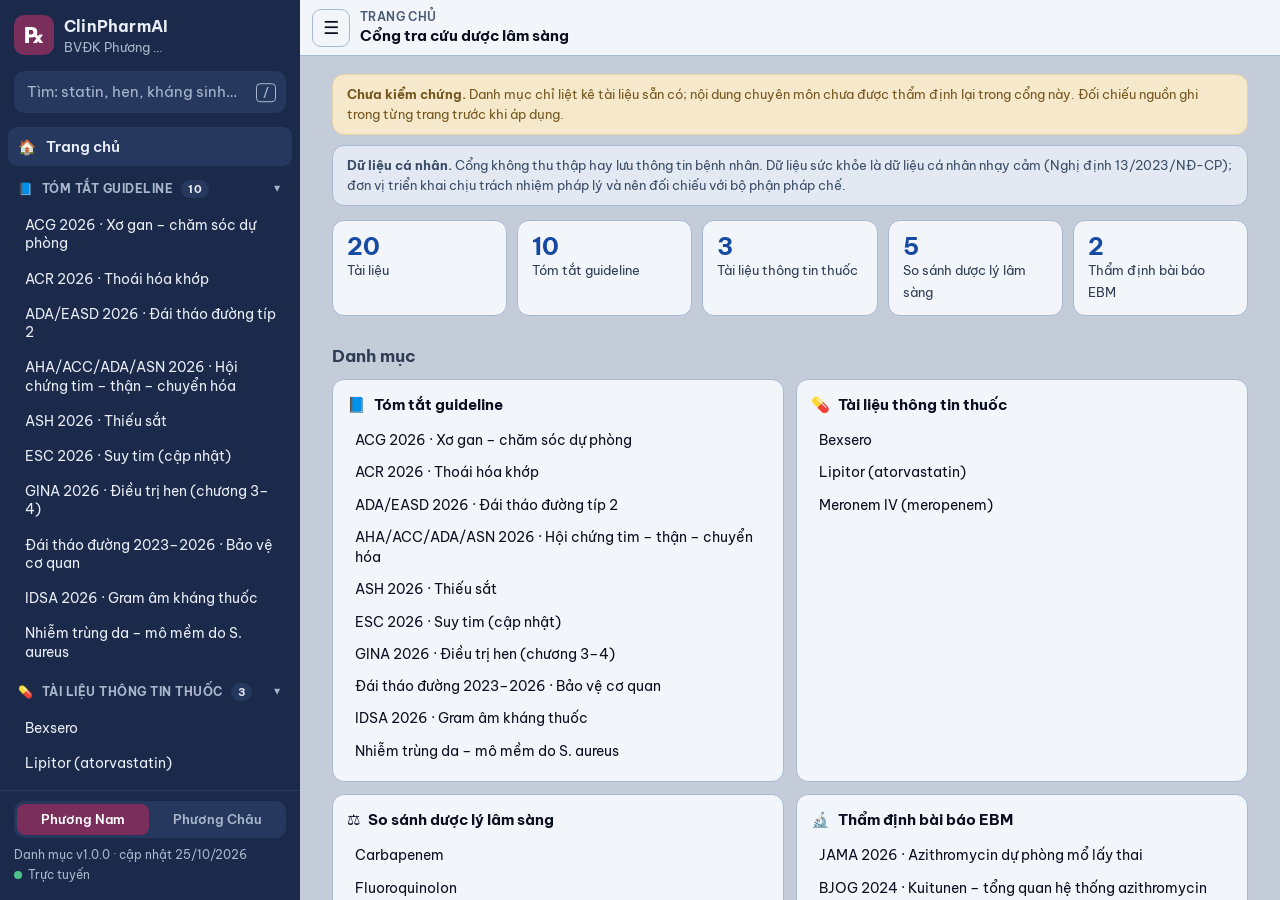
==== index.html @ 85cb18c2 "Khung cổng tra cứu: sidebar trái, tìm kiếm không dấu, định tuyến hash, khung xem tài liệu, theme đơn" ====
<!doctype html>
<html lang="vi" data-unit="phuong-nam">
<head>
<meta charset="utf-8">
<meta name="viewport" content="width=device-width, initial-scale=1, viewport-fit=cover">
<title>ClinPharmAI – Cổng tra cứu</title>
<meta name="description" content="Cổng tra cứu tài liệu dược lâm sàng: tóm tắt guideline, thông tin thuốc, so sánh dược lý, thẩm định EBM.">
<meta name="theme-color" content="#1b2a4a">
<link rel="manifest" href="manifest.webmanifest">
<link rel="icon" href="icons/icon.svg" type="image/svg+xml">
<link rel="apple-touch-icon" href="icons/icon-192.png">
<link rel="preconnect" href="https://fonts.googleapis.com">
<link rel="preconnect" href="https://fonts.gstatic.com" crossorigin>
<link href="https://fonts.googleapis.com/css2?family=Be+Vietnam+Pro:wght@400;500;600;700&display=swap" rel="stylesheet">
<link rel="stylesheet" href="css/base.css">
<link rel="stylesheet" href="css/theme.css">
</head>
<body>
<a class="skip" href="#main">Bỏ qua thanh điều hướng</a>
<div class="app">
  <aside class="sb" id="sidebar" aria-label="Thanh điều hướng">
    <div class="sb-head">
      <div class="brand">
        <span class="brand-mark" aria-hidden="true">℞</span>
        <span class="brand-text">
          <strong>ClinPharmAI</strong>
          <small id="unit-name">BVĐK Phương Nam</small>
        </span>
      </div>
      <button class="icon-btn sb-close" id="sb-close" type="button" aria-label="Đóng thanh điều hướng">✕</button>
    </div>

    <div class="sb-search">
      <label class="sr-only" for="q">Tìm tài liệu</label>
      <input id="q" type="search" placeholder="Tìm: statin, hen, kháng sinh…" autocomplete="off" spellcheck="false">
      <kbd class="kbd" aria-hidden="true">/</kbd>
    </div>

    <nav class="sb-nav" id="nav" aria-label="Danh mục tài liệu">
      <p class="sb-loading">Đang tải danh mục…</p>
    </nav>
    <p class="sb-empty" id="nav-empty" hidden>Không tìm thấy tài liệu phù hợp.</p>

    <div class="sb-foot">
      <div class="unit-switch" role="group" aria-label="Đơn vị">
        <button type="button" data-unit-btn="phuong-nam" aria-pressed="true">Phương Nam</button>
        <button type="button" data-unit-btn="phuong-chau" aria-pressed="false">Phương Châu</button>
      </div>
      <p class="meta" id="data-meta">—</p>
      <p class="meta"><span class="dot" id="net-dot" aria-hidden="true"></span><span id="net-text">Đang kiểm tra kết nối…</span></p>
    </div>
  </aside>
  <div class="scrim" id="scrim" hidden></div>

  <main class="main" id="main" tabindex="-1">
    <header class="topbar">
      <button class="icon-btn" id="menu-btn" type="button" aria-controls="sidebar" aria-expanded="true" aria-label="Ẩn/hiện thanh điều hướng">☰</button>
      <div class="crumb">
        <span class="crumb-cat" id="crumb-cat">Trang chủ</span>
        <h1 class="crumb-title" id="crumb-title">Cổng tra cứu dược lâm sàng</h1>
      </div>
      <div class="actions" id="page-actions" hidden>
        <button class="icon-btn" id="prev-btn" type="button" aria-label="Tài liệu trước" title="Tài liệu trước">‹</button>
        <button class="icon-btn" id="next-btn" type="button" aria-label="Tài liệu sau" title="Tài liệu sau">›</button>
        <button class="icon-btn" id="reload-btn" type="button" aria-label="Tải lại tài liệu" title="Tải lại">↻</button>
        <a class="icon-btn" id="open-btn" href="#" target="_blank" rel="noopener" aria-label="Mở trong thẻ mới" title="Mở trong thẻ mới">↗</a>
      </div>
    </header>

    <section class="home" id="home" aria-labelledby="crumb-title">
      <div class="notice notice-caution" id="unverified-note" hidden>
        <strong>Chưa kiểm chứng.</strong> Danh mục chỉ liệt kê tài liệu sẵn có; nội dung chuyên môn chưa được thẩm định lại trong cổng này. Đối chiếu nguồn ghi trong từng trang trước khi áp dụng.
      </div>
      <div class="notice notice-neutral">
        <strong>Dữ liệu cá nhân.</strong> Cổng không thu thập hay lưu thông tin bệnh nhân. Dữ liệu sức khỏe là dữ liệu cá nhân nhạy cảm (Nghị định 13/2023/NĐ-CP); đơn vị triển khai chịu trách nhiệm pháp lý và nên đối chiếu với bộ phận pháp chế.
      </div>
      <div class="notice notice-negative" id="load-error" hidden></div>

      <div class="stats" id="stats"></div>

      <h2 class="h2" id="recent-h" hidden>Xem gần đây</h2>
      <div class="cards" id="recent"></div>

      <h2 class="h2">Danh mục</h2>
      <div class="cat-grid" id="cat-grid"></div>
    </section>

    <section class="viewer" id="viewer" hidden>
      <div class="viewer-loading" id="viewer-loading">Đang mở tài liệu…</div>
      <iframe id="frame" title="Tài liệu" referrerpolicy="no-referrer"></iframe>
    </section>
  </main>
</div>
<script src="js/lib.js"></script>
<script src="js/app.js"></script>
</body>
</html>
---- css/base.css ----
/* Lõi ClinPharmAI – token lấy từ :root của so-sanh-macrolid-duoc-ly-lam-sang.html.
   Không đổi theo đơn vị; màu nhấn theo đơn vị nằm ở theme.css. */
:root{
  --font:'Be Vietnam Pro',system-ui,-apple-system,'Segoe UI',Roboto,sans-serif;
  --text-body:14.5px;--text-small:13px;--text-heading:16.5px;
  --bg:#c4ccda;--bg2:#b8c2d3;--card:#f2f5fa;--card2:#e4ebf5;
  --line:#a7b9d1;--tx:#0a1020;--mut:#2f3d54;--dim:#4a5a73;
  --blue:#164aa2;--accent:#0a8f9b;
  --positive-bg:#d9ebe1;--positive-ink:#245d43;
  --caution-bg:#f5e8cb;--caution-ink:#75571e;
  --negative-bg:#f1dce1;--negative-ink:#8b394d;
  --neutral-bg:#e3e9f2;--neutral-ink:#3a4d67;
  /* Sidebar (theme.css ghi đè) */
  --sb-bg:#1b2a4a;--sb-bg2:#243659;--sb-tx:#e8edf6;--sb-mut:#a9b6cc;--sb-hl:#7a2e5c;
  --sb-w:300px;--top-h:56px;--radius:12px;
}
*{box-sizing:border-box}
[hidden]{display:none !important}
html,body{height:100%;margin:0}
body{font-family:var(--font);font-size:var(--text-body);color:var(--tx);background:var(--bg);line-height:1.5;-webkit-text-size-adjust:100%}
button,input{font:inherit;color:inherit}
a{color:var(--blue)}
:focus-visible{outline:3px solid var(--accent);outline-offset:2px}
.sr-only{position:absolute;width:1px;height:1px;overflow:hidden;clip:rect(0 0 0 0);white-space:nowrap}
.skip{position:absolute;left:8px;top:-60px;z-index:100;background:var(--card);padding:8px 12px;border-radius:8px}
.skip:focus{top:8px}

/* ===== Bố cục ===== */
.app{display:flex;height:100vh;height:100dvh;overflow:hidden}
.sb{width:var(--sb-w);flex:0 0 var(--sb-w);display:flex;flex-direction:column;background:var(--sb-bg);color:var(--sb-tx);
  transition:margin-left .22s ease,transform .22s ease;z-index:30}
.main{flex:1 1 auto;min-width:0;display:flex;flex-direction:column;outline:none}
body.sb-collapsed .sb{margin-left:calc(-1 * var(--sb-w))}

/* ===== Sidebar ===== */
.sb-head{display:flex;align-items:center;justify-content:space-between;gap:8px;padding:14px 14px 10px}
.brand{display:flex;align-items:center;gap:10px;min-width:0}
.brand-mark{flex:0 0 40px;height:40px;border-radius:10px;display:grid;place-items:center;font-size:22px;font-weight:700;
  background:var(--sb-hl);color:#fff}
.brand-text{display:flex;flex-direction:column;min-width:0}
.brand-text strong{font-size:16px;letter-spacing:.2px}
.brand-text small{color:var(--sb-mut);font-size:12.5px;white-space:nowrap;overflow:hidden;text-overflow:ellipsis}
.sb .sb-close{display:none}

.sb-search{position:relative;padding:4px 14px 10px}
.sb-search input{width:100%;padding:9px 34px 9px 12px;border-radius:10px;border:1px solid transparent;
  background:var(--sb-bg2);color:var(--sb-tx);outline:none}
.sb-search input::placeholder{color:var(--sb-mut)}
.sb-search input:focus{border-color:var(--sb-hl);box-shadow:0 0 0 3px rgba(255,255,255,.08)}
.kbd{position:absolute;right:24px;top:50%;transform:translateY(-62%);font:600 11px/1 var(--font);color:var(--sb-mut);
  border:1px solid var(--sb-mut);border-radius:4px;padding:3px 6px;pointer-events:none}
.sb-search input:focus + .kbd,.sb-search input:not(:placeholder-shown) + .kbd{display:none}

.sb-nav{flex:1 1 auto;overflow-y:auto;padding:4px 8px 12px;overscroll-behavior:contain}
.sb-loading,.sb-empty{color:var(--sb-mut);padding:8px 14px;margin:0;font-size:var(--text-small)}
.nav-home{display:flex;align-items:center;gap:10px;padding:9px 10px;border-radius:9px;color:var(--sb-tx);text-decoration:none;font-weight:600}
.nav-group{margin-top:6px}
.nav-group > summary{list-style:none;cursor:pointer;display:flex;align-items:center;gap:8px;padding:8px 10px;border-radius:9px;
  color:var(--sb-mut);font-size:12px;font-weight:700;text-transform:uppercase;letter-spacing:.5px;user-select:none}
.nav-group > summary::-webkit-details-marker{display:none}
.nav-group > summary::after{content:'▸';margin-left:auto;transition:transform .15s}
.nav-group[open] > summary::after{transform:rotate(90deg)}
.nav-group > summary:hover{color:var(--sb-tx)}
.count{background:var(--sb-bg2);color:var(--sb-tx);border-radius:999px;padding:0 7px;font-size:11px;line-height:18px}
.nav-list{list-style:none;margin:2px 0 0;padding:0}
.nav-link{display:block;padding:8px 10px 8px 14px;margin:1px 0;border-radius:9px;color:var(--sb-tx);text-decoration:none;
  font-size:13.5px;line-height:1.35;border-left:3px solid transparent}
.nav-link:hover,.nav-home:hover{background:var(--sb-bg2)}
.nav-link[aria-current="page"],.nav-home[aria-current="page"]{background:var(--sb-bg2);border-left-color:var(--sb-hl);font-weight:600}
.nav-link mark{background:rgba(255,214,102,.35);color:inherit;border-radius:3px}

.sb-foot{border-top:1px solid rgba(255,255,255,.08);padding:10px 14px 14px;padding-bottom:max(14px,env(safe-area-inset-bottom))}
.unit-switch{display:flex;background:var(--sb-bg2);border-radius:10px;padding:3px;gap:3px;margin-bottom:8px}
.unit-switch button{flex:1;border:0;border-radius:8px;padding:6px 4px;background:transparent;color:var(--sb-mut);cursor:pointer;font-size:12.5px;font-weight:600}
.unit-switch button[aria-pressed="true"]{background:var(--sb-hl);color:#fff}
.meta{margin:2px 0;color:var(--sb-mut);font-size:12px;display:flex;align-items:center;gap:6px}
.dot{width:8px;height:8px;border-radius:50%;background:#9aa;flex:0 0 8px}
.dot.on{background:#4cc38a}.dot.off{background:#e5a50a}

/* ===== Thanh trên ===== */
.topbar{height:var(--top-h);flex:0 0 var(--top-h);display:flex;align-items:center;gap:10px;padding:0 12px;
  background:var(--card);border-bottom:1px solid var(--line)}
.icon-btn{width:38px;height:38px;flex:0 0 38px;display:grid;place-items:center;border-radius:9px;border:1px solid var(--line);
  background:var(--card);cursor:pointer;font-size:18px;line-height:1;text-decoration:none;color:var(--tx)}
.icon-btn:hover{background:var(--card2)}
.icon-btn:disabled{opacity:.4;cursor:default}
.sb .icon-btn{background:var(--sb-bg2);border-color:transparent;color:var(--sb-tx)}
.crumb{flex:1 1 auto;min-width:0;display:flex;flex-direction:column}
.crumb-cat{font-size:11.5px;color:var(--dim);font-weight:600;text-transform:uppercase;letter-spacing:.4px}
.crumb-title{margin:0;font-size:15px;font-weight:700;white-space:nowrap;overflow:hidden;text-overflow:ellipsis}
.actions{display:flex;gap:6px}

/* ===== Trang chủ ===== */
.home{flex:1 1 auto;overflow-y:auto;padding:18px clamp(16px,3vw,32px) 40px}
.home > *{max-width:1100px;margin-left:auto;margin-right:auto}
.notice{border-radius:var(--radius);padding:10px 14px;margin-bottom:10px;font-size:var(--text-small);border:1px solid transparent}
.notice-caution{background:var(--caution-bg);color:var(--caution-ink);border-color:#e6d3a6}
.notice-neutral{background:var(--neutral-bg);color:var(--neutral-ink);border-color:var(--line)}
.notice-negative{background:var(--negative-bg);color:var(--negative-ink);border-color:#dfb9c3}
.stats{display:grid;grid-template-columns:repeat(auto-fit,minmax(150px,1fr));gap:10px;margin:14px auto 6px}
.stat{background:var(--card);border:1px solid var(--line);border-radius:var(--radius);padding:12px 14px}
.stat b{display:block;font-size:24px;color:var(--blue);line-height:1.1}
.stat span{font-size:var(--text-small);color:var(--mut)}
.h2{font-size:var(--text-heading);margin:22px auto 10px;color:var(--mut)}
.cards{display:grid;grid-template-columns:repeat(auto-fill,minmax(240px,1fr));gap:10px}
.card{display:block;background:var(--card);border:1px solid var(--line);border-radius:var(--radius);padding:12px 14px;
  text-decoration:none;color:var(--tx);transition:transform .12s,box-shadow .12s}
.card:hover{transform:translateY(-1px);box-shadow:0 4px 14px rgba(10,16,32,.12)}
.card small{display:block;color:var(--dim);font-size:12px;margin-bottom:2px}
.card strong{font-size:14px}
.cat-grid{display:grid;grid-template-columns:repeat(auto-fill,minmax(300px,1fr));gap:12px}
.cat{background:var(--card);border:1px solid var(--line);border-radius:var(--radius);padding:14px}
.cat h3{margin:0 0 8px;font-size:15px;display:flex;align-items:center;gap:8px}
.cat ul{margin:0;padding:0;list-style:none}
.cat li a{display:block;padding:6px 8px;border-radius:8px;text-decoration:none;color:var(--tx);font-size:13.5px}
.cat li a:hover{background:var(--card2)}

/* ===== Khung xem tài liệu ===== */
.viewer{position:relative;flex:1 1 auto;background:#fff}
.viewer iframe{position:absolute;inset:0;width:100%;height:100%;border:0;background:#fff}
.viewer-loading{position:absolute;inset:0;display:grid;place-items:center;color:var(--dim);background:var(--card);z-index:1}
.viewer-loading[hidden]{display:none}

.scrim{position:fixed;inset:0;background:rgba(10,16,32,.45);z-index:25}
.scrim[hidden]{display:none}

/* ===== Điện thoại / máy tính bảng: sidebar thành ngăn kéo ===== */
@media (max-width:899px){
  .sb{position:fixed;top:0;bottom:0;left:0;width:min(86vw,var(--sb-w));transform:translateX(-100%);margin-left:0 !important;
    box-shadow:8px 0 24px rgba(0,0,0,.25)}
  body.sb-open .sb{transform:none}
  .sb .sb-close{display:grid}
  .kbd{display:none}
  .topbar{padding:0 8px;gap:8px}
  .actions{gap:4px}
  .actions .icon-btn{width:34px;flex-basis:34px}
  #reload-btn{display:none}
}
@media (prefers-reduced-motion:reduce){*{transition:none !important}}
---- css/theme.css ----
/* Lớp theme theo đơn vị: chỉ đổi màu sidebar và màu nhấn. Tên đơn vị đặt trong js/app.js (UNITS). */
:root[data-unit="phuong-nam"]{
  --sb-bg:#1b2a4a;--sb-bg2:#26385e;--sb-hl:#7a2e5c;--accent:#7a2e5c;
}
/* Phương Châu: màu tạm, cần thay theo bộ nhận diện chính thức của đơn vị. */
:root[data-unit="phuong-chau"]{
  --sb-bg:#4a1b36;--sb-bg2:#5e2648;--sb-hl:#c2477f;--accent:#c2477f;
}
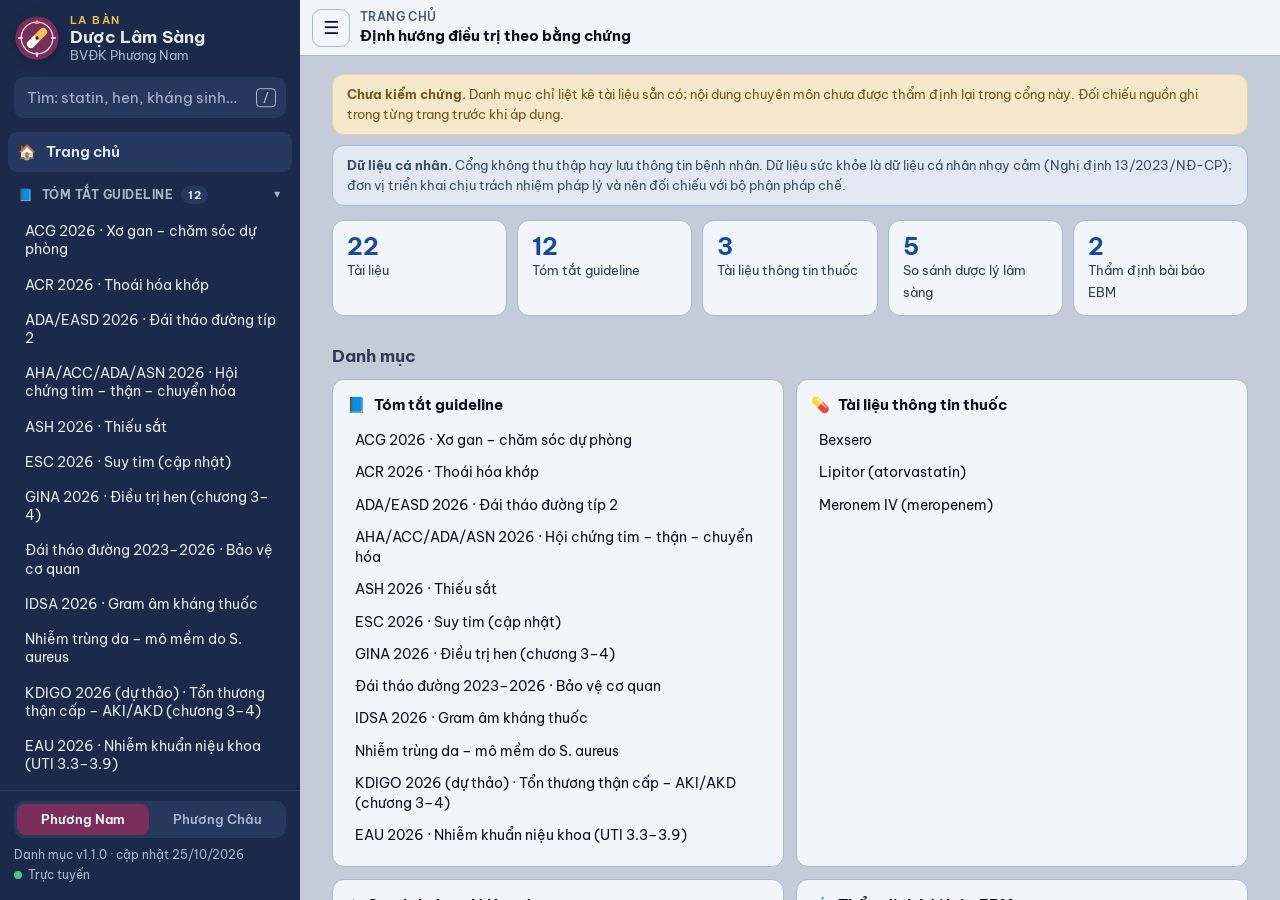
==== commit b4f21c0c: "Đổi tên thành "La bàn Dược Lâm Sàng" và thiết kế logo la bàn – kim viên nang - Logo SVG nội tuyến tr" ====
--- a/index.html
+++ b/index.html
@@ -3,8 +3,8 @@
 <head>
 <meta charset="utf-8">
 <meta name="viewport" content="width=device-width, initial-scale=1, viewport-fit=cover">
-<title>ClinPharmAI – Cổng tra cứu</title>
-<meta name="description" content="Cổng tra cứu tài liệu dược lâm sàng: tóm tắt guideline, thông tin thuốc, so sánh dược lý, thẩm định EBM.">
+<title>La bàn Dược Lâm Sàng</title>
+<meta name="description" content="La bàn Dược Lâm Sàng – định hướng điều trị theo bằng chứng cho dược sĩ: tóm tắt guideline, thông tin thuốc, so sánh dược lý, thẩm định EBM.">
 <meta name="theme-color" content="#1b2a4a">
 <link rel="manifest" href="manifest.webmanifest">
 <link rel="icon" href="icons/icon.svg" type="image/svg+xml">
@@ -21,9 +21,20 @@
   <aside class="sb" id="sidebar" aria-label="Thanh điều hướng">
     <div class="sb-head">
       <div class="brand">
-        <span class="brand-mark" aria-hidden="true">℞</span>
+        <svg class="brand-logo" viewBox="0 0 64 64" aria-hidden="true">
+          <circle class="bl-face" cx="32" cy="32" r="30"/>
+          <circle class="bl-ring" cx="32" cy="32" r="22"/>
+          <path class="bl-gold" d="M32 6.5l3.4 5.6h-6.8z"/>
+          <path class="bl-tick" d="M32 52.5v5M6.5 32h5M52.5 32h5"/>
+          <g transform="rotate(45 32 32)">
+            <path class="bl-gold" d="M26.5 32V20a5.5 5.5 0 0 1 11 0v12z"/>
+            <path class="bl-white" d="M26.5 32v12a5.5 5.5 0 0 0 11 0V32z"/>
+          </g>
+          <circle class="bl-pin" cx="32" cy="32" r="2.4"/>
+        </svg>
         <span class="brand-text">
-          <strong>ClinPharmAI</strong>
+          <span class="brand-kicker">La bàn</span>
+          <strong>Dược Lâm Sàng</strong>
           <small id="unit-name">BVĐK Phương Nam</small>
         </span>
       </div>
@@ -48,6 +59,7 @@
       </div>
       <p class="meta" id="data-meta">—</p>
       <p class="meta"><span class="dot" id="net-dot" aria-hidden="true"></span><span id="net-text">Đang kiểm tra kết nối…</span></p>
+      <p class="meta" id="sw-text" hidden>Bản ngoại tuyến: đã lưu trên máy</p>
     </div>
   </aside>
   <div class="scrim" id="scrim" hidden></div>
@@ -57,7 +69,7 @@
       <button class="icon-btn" id="menu-btn" type="button" aria-controls="sidebar" aria-expanded="true" aria-label="Ẩn/hiện thanh điều hướng">☰</button>
       <div class="crumb">
         <span class="crumb-cat" id="crumb-cat">Trang chủ</span>
-        <h1 class="crumb-title" id="crumb-title">Cổng tra cứu dược lâm sàng</h1>
+        <h1 class="crumb-title" id="crumb-title">Định hướng điều trị theo bằng chứng</h1>
       </div>
       <div class="actions" id="page-actions" hidden>
         <button class="icon-btn" id="prev-btn" type="button" aria-label="Tài liệu trước" title="Tài liệu trước">‹</button>
--- a/css/base.css
+++ b/css/base.css
@@ -35,10 +35,16 @@
 /* ===== Sidebar ===== */
 .sb-head{display:flex;align-items:center;justify-content:space-between;gap:8px;padding:14px 14px 10px}
 .brand{display:flex;align-items:center;gap:10px;min-width:0}
-.brand-mark{flex:0 0 40px;height:40px;border-radius:10px;display:grid;place-items:center;font-size:22px;font-weight:700;
-  background:var(--sb-hl);color:#fff}
-.brand-text{display:flex;flex-direction:column;min-width:0}
-.brand-text strong{font-size:16px;letter-spacing:.2px}
+.brand-logo{flex:0 0 46px;width:46px;height:46px;filter:drop-shadow(0 2px 6px rgba(0,0,0,.25))}
+.bl-face{fill:var(--sb-hl,#7a2e5c)}
+.bl-ring{fill:none;stroke:#fff;stroke-opacity:.85;stroke-width:1.8}
+.bl-tick{stroke:#fff;stroke-width:2.2;stroke-linecap:round}
+.bl-gold{fill:#f2c14e}
+.bl-white{fill:#fff}
+.bl-pin{fill:var(--sb-bg,#1b2a4a)}
+.brand-text{display:flex;flex-direction:column;min-width:0;line-height:1.2}
+.brand-kicker{font-size:11px;font-weight:600;letter-spacing:1.4px;text-transform:uppercase;color:#f2c14e}
+.brand-text strong{font-size:17px;letter-spacing:.2px}
 .brand-text small{color:var(--sb-mut);font-size:12.5px;white-space:nowrap;overflow:hidden;text-overflow:ellipsis}
 .sb .sb-close{display:none}
 
